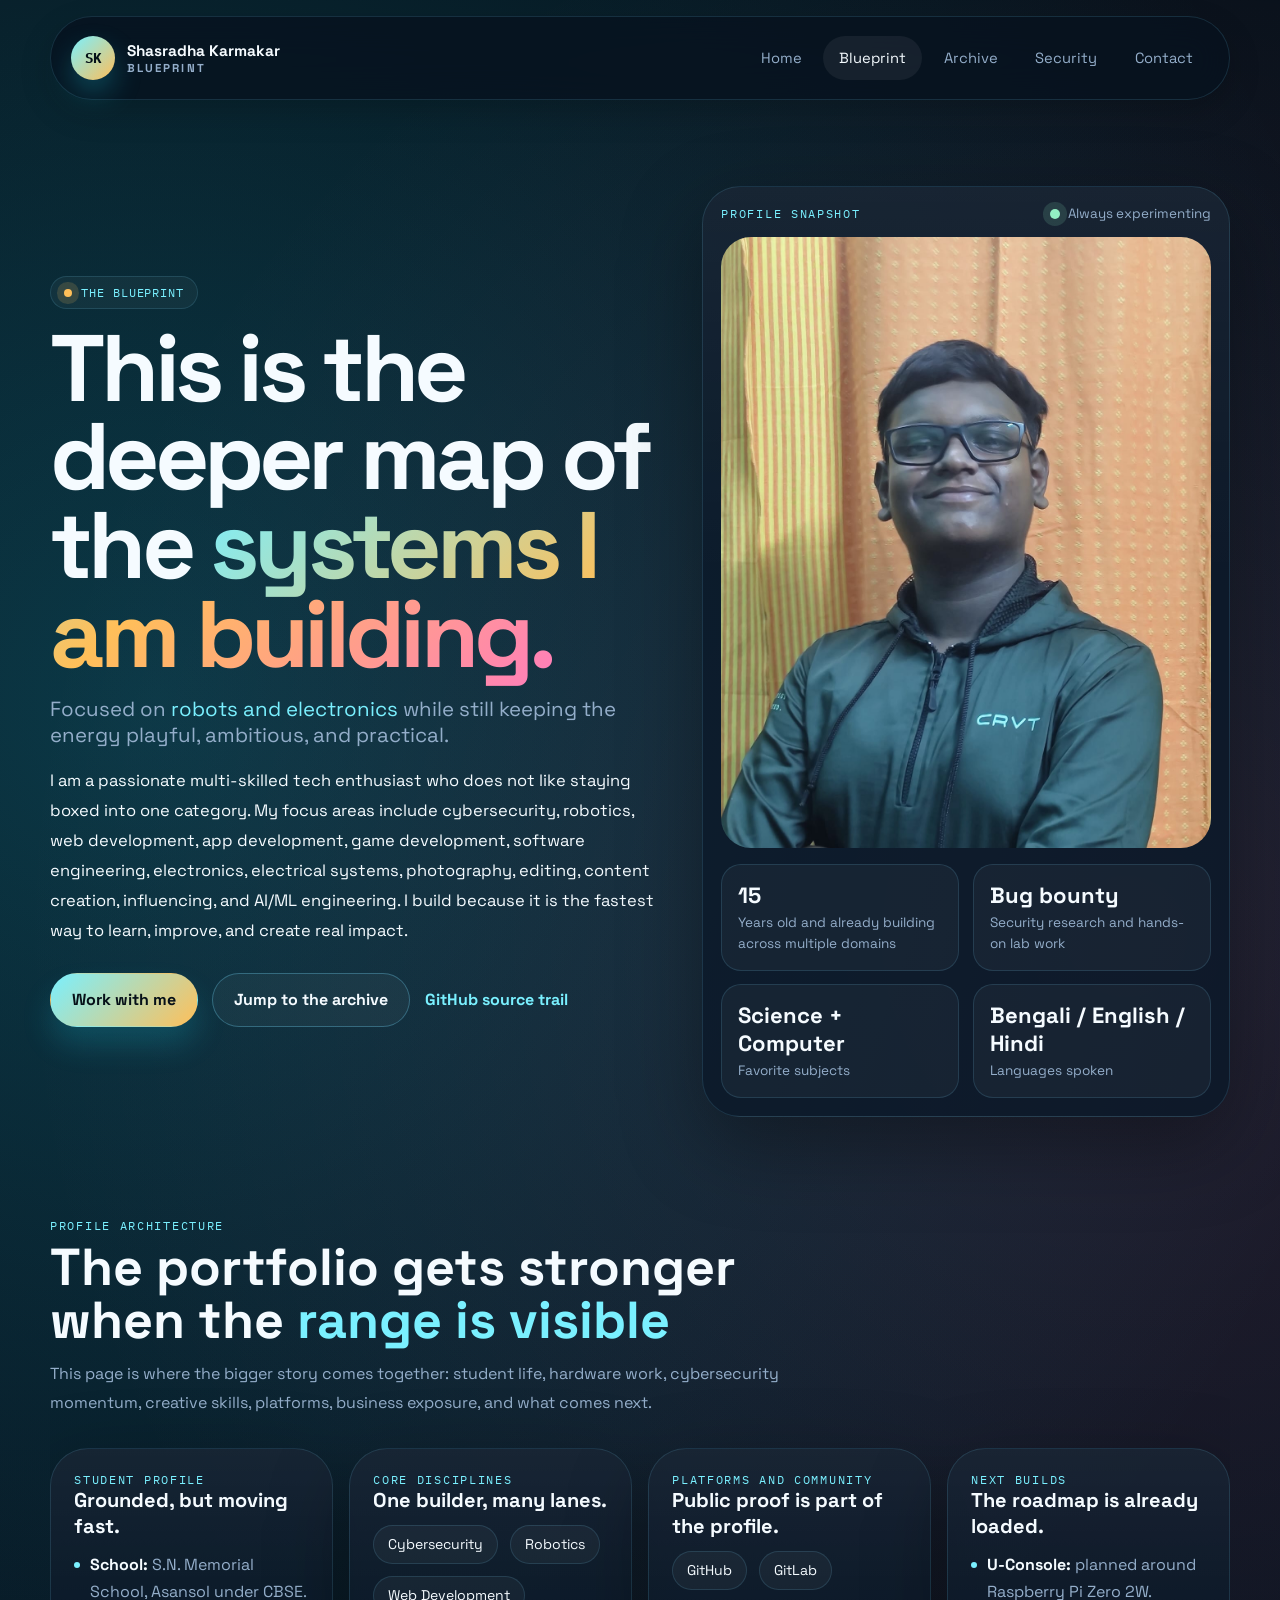
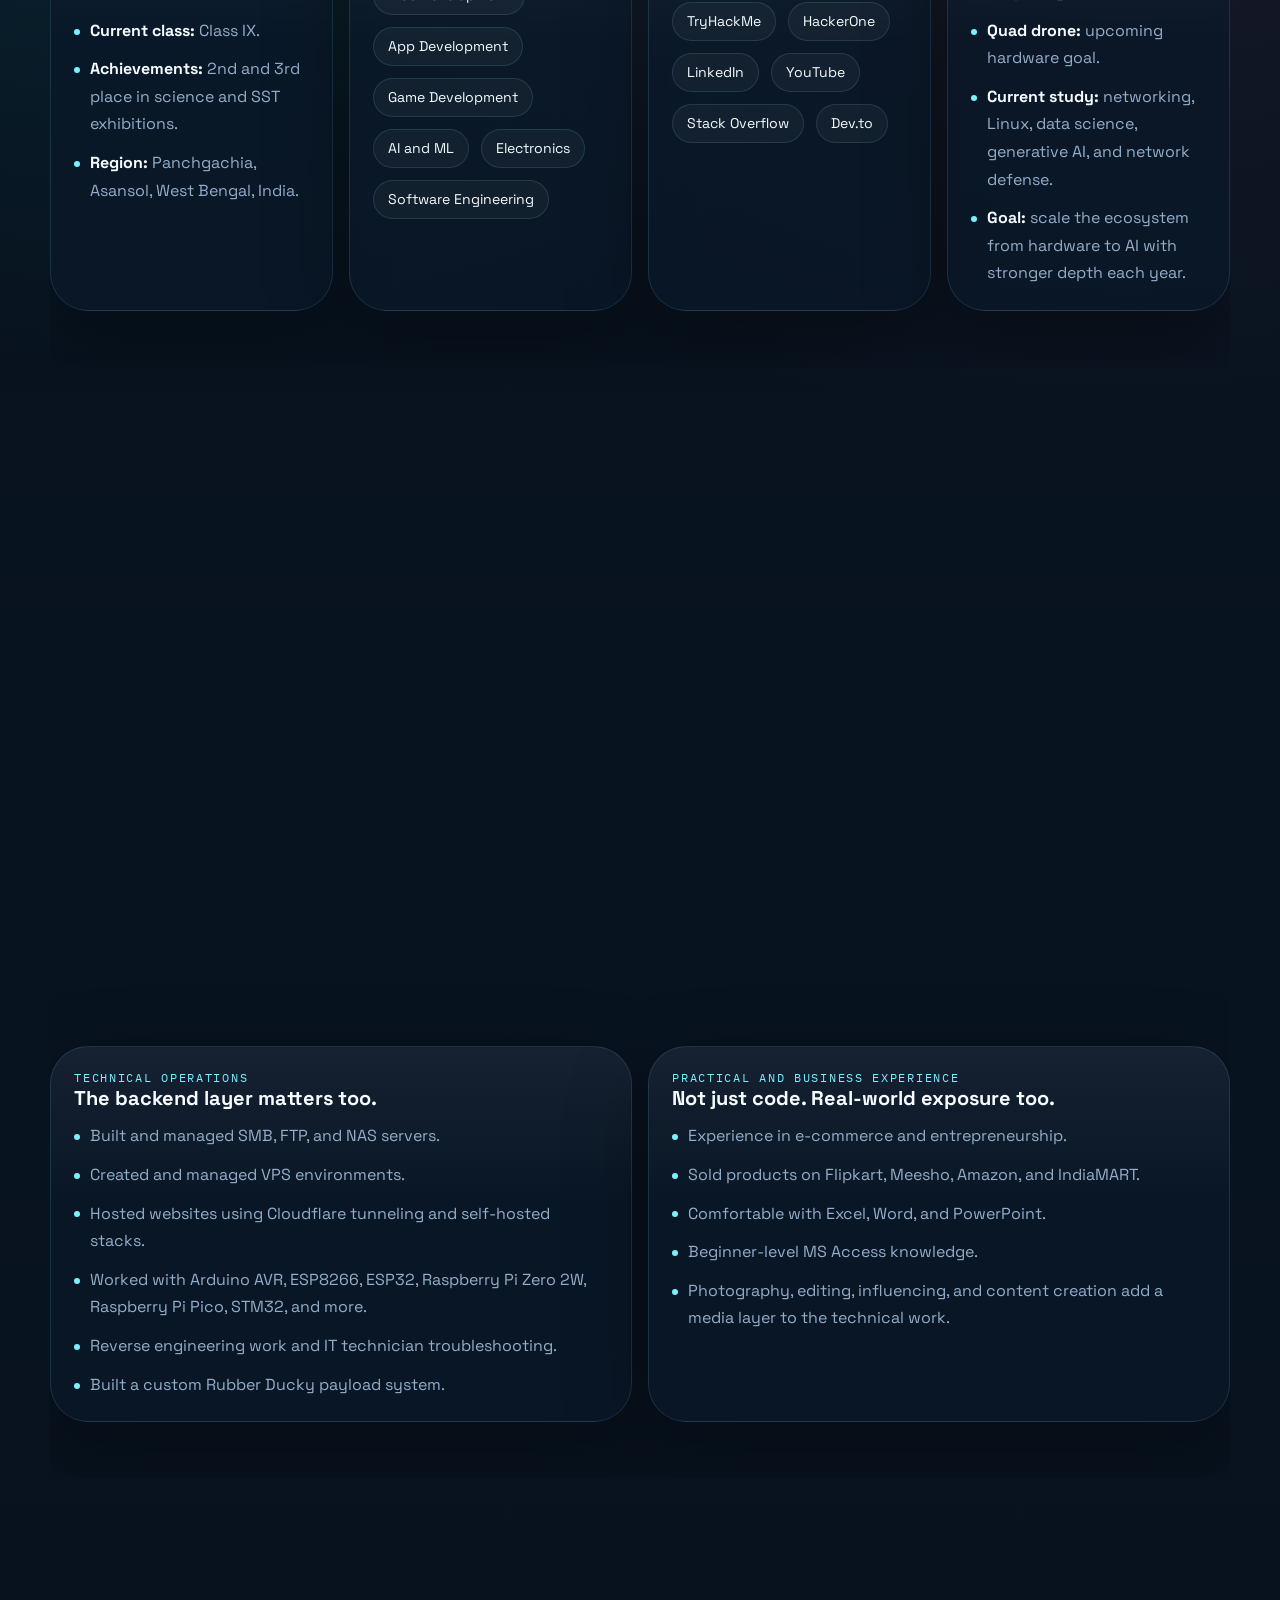
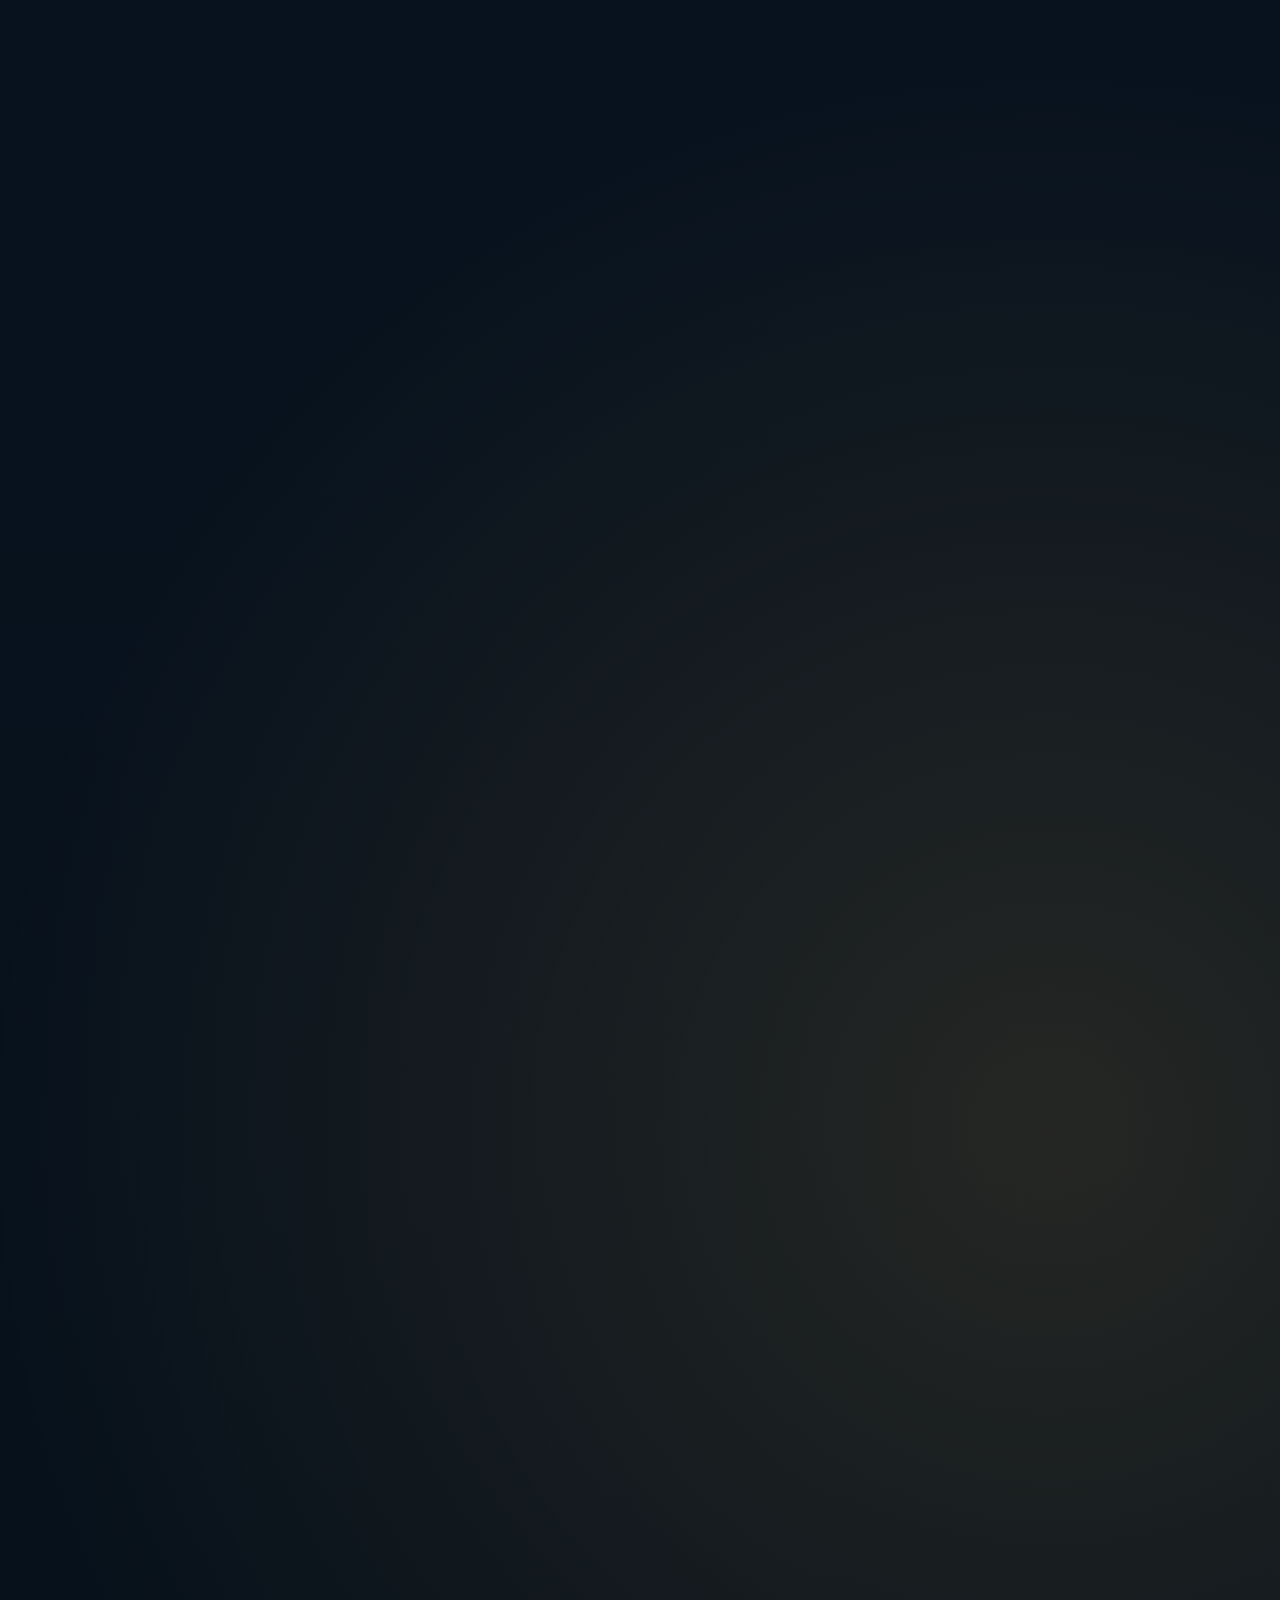
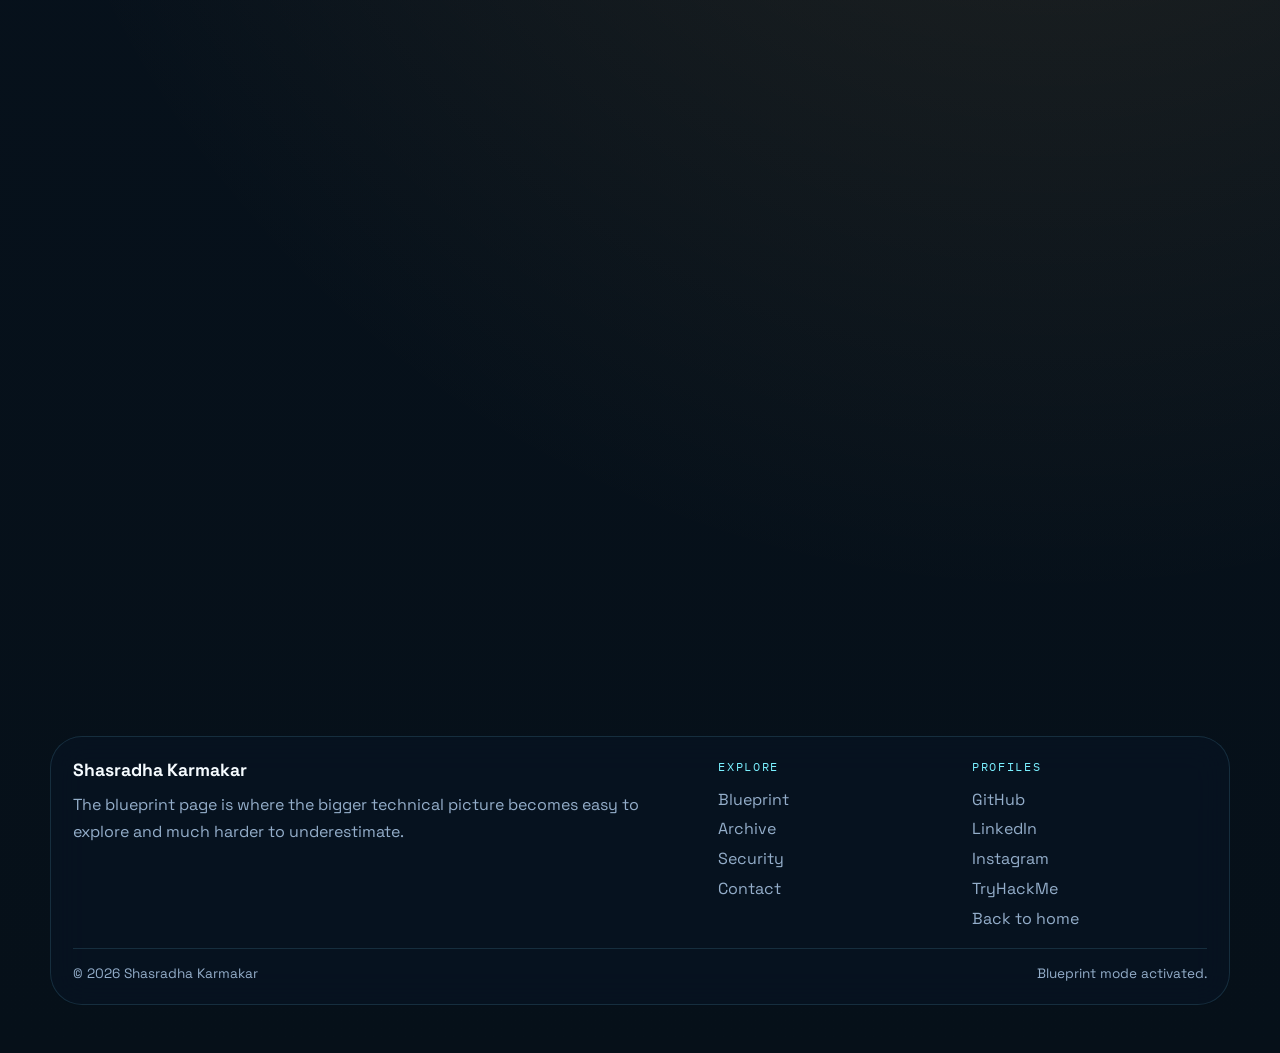
==== blueprint.html @ 90c483a9 "2026-Portfolio" ====
<!DOCTYPE html>
<html lang="en">
<head>
  <meta charset="UTF-8">
  <meta name="viewport" content="width=device-width, initial-scale=1.0">
  <title>Blueprint | Shasradha Karmakar</title>
  <meta name="description" content="The blueprint page for Shasradha Karmakar with a deeper profile, project archive, security proof, technical experience, and certificates.">
  <meta name="theme-color" content="#061019">
  <link rel="preconnect" href="https://fonts.googleapis.com">
  <link rel="preconnect" href="https://fonts.gstatic.com" crossorigin>
  <link rel="stylesheet" href="css/style.css">
</head>
<body>
  <a class="skip-link" href="#main">Skip to content</a>

  <nav class="site-nav" aria-label="Primary navigation">
    <a class="nav-logo" href="index.html">
      <span class="nav-logo-mark">SK</span>
      <span class="nav-logo-copy">
        <span class="nav-logo-title">Shasradha Karmakar</span>
        <span class="nav-logo-sub">Blueprint</span>
      </span>
    </a>

    <ul class="nav-links" data-nav-menu>
      <li><a href="index.html">Home</a></li>
      <li><a href="#blueprint">Blueprint</a></li>
      <li><a href="#archive">Archive</a></li>
      <li><a href="#security">Security</a></li>
      <li><a href="contact.html">Contact</a></li>
    </ul>

    <button class="nav-toggle" type="button" aria-label="Open navigation" aria-expanded="false" data-nav-toggle>
      <span class="nav-toggle-bars" aria-hidden="true">
        <span></span>
        <span></span>
        <span></span>
      </span>
    </button>
  </nav>

  <main class="page-main" id="main">
    <section class="hero" id="blueprint">
      <div class="hero-grid">
        <div data-reveal>
          <span class="eyebrow">The blueprint</span>
          <h1 class="hero-title">
            This is the deeper map of the
            <span class="hero-title-accent">systems I am building.</span>
          </h1>
          <p class="hero-subtitle">
            Focused on
            <span class="rotating-word" data-rotate="security and systems|robots and electronics|AI and tooling|web and product builds|experiments with real intent" aria-live="polite">security and systems</span>
            while still keeping the energy playful, ambitious, and practical.
          </p>
          <p class="hero-lead">
            I am a passionate multi-skilled tech enthusiast who does not like staying boxed into one category.
            My focus areas include cybersecurity, robotics, web development, app development, game development, software engineering,
            electronics, electrical systems, photography, editing, content creation, influencing, and AI/ML engineering.
            I build because it is the fastest way to learn, improve, and create real impact.
          </p>

          <div class="button-row">
            <a class="button button-primary" href="contact.html">Work with me</a>
            <a class="button button-secondary" href="#archive">Jump to the archive</a>
            <a class="button button-tertiary" href="https://github.com/shasradha" target="_blank" rel="noreferrer">GitHub source trail</a>
          </div>
        </div>

        <aside class="hero-card" data-reveal="delay-1">
          <div class="hero-card-top">
            <span class="code-label">Profile snapshot</span>
            <span class="status-dot">Always experimenting</span>
          </div>

          <div class="profile-photo-frame">
            <img src="images/Shasradha-PFP.jpg" alt="Portrait of Shasradha Karmakar" width="787" height="886" decoding="async">
          </div>

          <div class="hero-card-bottom">
            <div class="metric-card">
              <span class="metric-value">15</span>
              <span class="metric-label">Years old and already building across multiple domains</span>
            </div>
            <div class="metric-card">
              <span class="metric-value">Bug bounty</span>
              <span class="metric-label">Security research and hands-on lab work</span>
            </div>
            <div class="metric-card">
              <span class="metric-value">Science + Computer</span>
              <span class="metric-label">Favorite subjects</span>
            </div>
            <div class="metric-card">
              <span class="metric-value">Bengali / English / Hindi</span>
              <span class="metric-label">Languages spoken</span>
            </div>
          </div>
        </aside>
      </div>
    </section>

    <section class="section">
      <div class="section-header" data-reveal>
        <div class="section-kicker">Profile architecture</div>
        <h2 class="section-title">The portfolio gets stronger when the <span>range is visible</span></h2>
        <p class="section-copy">
          This page is where the bigger story comes together: student life, hardware work, cybersecurity momentum, creative skills, platforms, business exposure, and what comes next.
        </p>
      </div>

      <div class="capability-grid">
        <article class="panel capability-card" data-reveal>
          <div class="panel-subtitle">Student profile</div>
          <h3 class="panel-title">Grounded, but moving fast.</h3>
          <ul class="detail-list">
            <li><strong>School:</strong> S.N. Memorial School, Asansol under CBSE.</li>
            <li><strong>Current class:</strong> Class IX.</li>
            <li><strong>Achievements:</strong> 2nd and 3rd place in science and SST exhibitions.</li>
            <li><strong>Region:</strong> Panchgachia, Asansol, West Bengal, India.</li>
          </ul>
        </article>

        <article class="panel capability-card" data-reveal="delay-1">
          <div class="panel-subtitle">Core disciplines</div>
          <h3 class="panel-title">One builder, many lanes.</h3>
          <div class="tag-cloud">
            <span class="tag">Cybersecurity</span>
            <span class="tag">Robotics</span>
            <span class="tag">Web Development</span>
            <span class="tag">App Development</span>
            <span class="tag">Game Development</span>
            <span class="tag">AI and ML</span>
            <span class="tag">Electronics</span>
            <span class="tag">Software Engineering</span>
          </div>
        </article>

        <article class="panel capability-card" data-reveal="delay-2">
          <div class="panel-subtitle">Platforms and community</div>
          <h3 class="panel-title">Public proof is part of the profile.</h3>
          <div class="chip-row">
            <span class="chip">GitHub</span>
            <span class="chip">GitLab</span>
            <span class="chip">TryHackMe</span>
            <span class="chip">HackerOne</span>
            <span class="chip">LinkedIn</span>
            <span class="chip">YouTube</span>
            <span class="chip">Stack Overflow</span>
            <span class="chip">Dev.to</span>
          </div>
        </article>

        <article class="panel capability-card" data-reveal="delay-3">
          <div class="panel-subtitle">Next builds</div>
          <h3 class="panel-title">The roadmap is already loaded.</h3>
          <ul class="detail-list">
            <li><strong>U-Console:</strong> planned around Raspberry Pi Zero 2W.</li>
            <li><strong>Quad drone:</strong> upcoming hardware goal.</li>
            <li><strong>Current study:</strong> networking, Linux, data science, generative AI, and network defense.</li>
            <li><strong>Goal:</strong> scale the ecosystem from hardware to AI with stronger depth each year.</li>
          </ul>
        </article>
      </div>
    </section>

    <section class="section" id="archive">
      <div class="section-header" data-reveal>
        <div class="section-kicker">Archive</div>
        <h2 class="section-title">A bigger look at the <span>project inventory</span></h2>
        <p class="section-copy">
          The archive is not just about quantity. It shows comfort moving between devices, software, infrastructure, research, and public-facing products.
        </p>
      </div>

      <div class="archive-grid">
        <article class="panel" data-reveal>
          <div class="panel-subtitle">Hardware and embedded projects</div>
          <h3 class="panel-title">Robots, devices, and custom electronics.</h3>
          <ul class="clean-list">
            <li>Obstacle avoiding robot and RC controlled robot.</li>
            <li>Voice-controlled and AI-powered robot.</li>
            <li>DIY Game Boy using ESP8266.</li>
            <li>ESP8266 Deauther, ESP32 Marauder, and ESP32 NRFBox.</li>
            <li>Dasai Mochii project using ESP32-C3 and a smart NTP clock using Wemos.</li>
            <li>Custom Rubber Ducky using Raspberry Pi Pico plus Tesla coil experiments.</li>
          </ul>
        </article>

        <article class="panel" data-reveal="delay-1">
          <div class="panel-subtitle">Software and digital projects</div>
          <h3 class="panel-title">From playful products to serious systems.</h3>
          <ul class="clean-list">
            <li>Hand tracking system using OpenCV.</li>
            <li>Redesigned and developed school website.</li>
            <li>Custom Linux-based OS, custom browser, and online compiler.</li>
            <li>AI chatbot, online database system, and movie streaming platform work.</li>
            <li>Inventory Management App and Bluetooth RC control app.</li>
            <li>Action shooting game, Angry FlappyBird, and multiple 2D games on itch.io.</li>
          </ul>
        </article>

        <article class="panel" data-reveal="delay-2">
          <div class="panel-subtitle">Technical operations</div>
          <h3 class="panel-title">The backend layer matters too.</h3>
          <ul class="clean-list">
            <li>Built and managed SMB, FTP, and NAS servers.</li>
            <li>Created and managed VPS environments.</li>
            <li>Hosted websites using Cloudflare tunneling and self-hosted stacks.</li>
            <li>Worked with Arduino AVR, ESP8266, ESP32, Raspberry Pi Zero 2W, Raspberry Pi Pico, STM32, and more.</li>
            <li>Reverse engineering work and IT technician troubleshooting.</li>
            <li>Built a custom Rubber Ducky payload system.</li>
          </ul>
        </article>

        <article class="panel" data-reveal="delay-3">
          <div class="panel-subtitle">Practical and business experience</div>
          <h3 class="panel-title">Not just code. Real-world exposure too.</h3>
          <ul class="clean-list">
            <li>Experience in e-commerce and entrepreneurship.</li>
            <li>Sold products on Flipkart, Meesho, Amazon, and IndiaMART.</li>
            <li>Comfortable with Excel, Word, and PowerPoint.</li>
            <li>Beginner-level MS Access knowledge.</li>
            <li>Photography, editing, influencing, and content creation add a media layer to the technical work.</li>
          </ul>
        </article>
      </div>
    </section>

    <section class="section" id="security">
      <div class="section-header" data-reveal>
        <div class="section-kicker">Security signal</div>
        <h2 class="section-title">The strongest public proof sits in the <span>security track</span></h2>
        <p class="section-copy">
          This is where the ranked lab work, bug bounty direction, and continued security learning come together in one focused section.
        </p>
      </div>

      <div class="signal-layout">
        <article class="panel signal-copy" data-reveal>
          <div class="panel-subtitle">Why it matters</div>
          <h3 class="panel-title">Hands-on security work makes the whole profile feel sharper.</h3>
          <p class="panel-copy">
            The ranked TryHackMe profile is useful because it is public, fast to understand, and backed by broader security work.
            It complements HackerOne activity, lab practice, networking study, Linux fundamentals, and long-term defensive skill building.
          </p>

          <div class="signal-ranks">
            <div class="signal-rank">
              <strong>Top 1%</strong>
              <span>Global standing that people recognize instantly</span>
            </div>
            <div class="signal-rank">
              <strong>#670</strong>
              <span>Global rank snapshot</span>
            </div>
            <div class="signal-rank">
              <strong>#120</strong>
              <span>India rank snapshot</span>
            </div>
          </div>

          <div class="button-row">
            <a class="button button-primary" href="https://tryhackme.com/p/Shasradha" target="_blank" rel="noreferrer">Visit TryHackMe</a>
            <a class="button button-secondary" href="https://hackerone.com/hai" target="_blank" rel="noreferrer">Visit HackerOne</a>
          </div>
        </article>

        <article class="panel signal-stage" data-reveal="delay-1">
          <div class="panel-subtitle">Featured embed</div>
          <div class="signal-frame">
            <div class="thm-shell">
              <div class="thm-scale-wrap">
                <iframe
                  class="thm-iframe"
                  src="https://tryhackme.com/api/v2/badges/public-profile?userPublicId=2753301"
                  title="TryHackMe public profile for Shasradha Karmakar"
                  scrolling="no"
                  loading="lazy">
                </iframe>
              </div>
            </div>
          </div>
          <div class="signal-caption">
            Balanced to the real badge proportions, with the rank signal framed cleanly instead of stretched.
          </div>
        </article>
      </div>
    </section>

    <section class="section">
      <div class="section-header" data-reveal>
        <div class="section-kicker">Credentials</div>
        <h2 class="section-title">Certificates, learning tracks, and <span>evidence of growth</span></h2>
        <p class="section-copy">
          Formal learning helps validate the range: cloud, AI, robotics, cybersecurity, software, and even quantum topics all feed into the long-term vision.
        </p>
      </div>

      <div class="cert-grid">
        <article class="panel cert-card" data-reveal>
          <div class="cert-media">
            <img src="images/cert-cisco-cybersecurity.png" alt="Cisco certificate" loading="lazy" decoding="async">
          </div>
          <div class="cert-body">
            <h3 class="cert-title">Cisco Cybersecurity</h3>
            <div class="cert-meta">Aligned with the defensive and network-focused direction of the portfolio.</div>
          </div>
        </article>

        <article class="panel cert-card" data-reveal="delay-1">
          <div class="cert-media">
            <img src="images/cert-microsoft-Python.png" alt="Microsoft Python certificate" loading="lazy" decoding="async">
          </div>
          <div class="cert-body">
            <h3 class="cert-title">Microsoft Python</h3>
            <div class="cert-meta">Useful across automation, tools, backend logic, and project glue code.</div>
          </div>
        </article>

        <article class="panel cert-card" data-reveal="delay-2">
          <div class="cert-media">
            <img src="images/AI-IBM.png" alt="IBM AI badge" loading="lazy" decoding="async">
          </div>
          <div class="cert-body">
            <h3 class="cert-title">IBM AI</h3>
            <div class="cert-meta">A clean fit for the AI and ML engineering side of the portfolio.</div>
          </div>
        </article>

        <article class="panel cert-card" data-reveal>
          <div class="cert-media">
            <img src="images/Cybersecurity-IBM.png" alt="IBM cybersecurity badge" loading="lazy" decoding="async">
          </div>
          <div class="cert-body">
            <h3 class="cert-title">IBM Cybersecurity</h3>
            <div class="cert-meta">Supports the security signal with formal fundamentals.</div>
          </div>
        </article>

        <article class="panel cert-card" data-reveal="delay-1">
          <div class="cert-media">
            <img src="images/QuantumEnigmas-IBM.png" alt="IBM quantum badge" loading="lazy" decoding="async">
          </div>
          <div class="cert-body">
            <h3 class="cert-title">IBM Quantum</h3>
            <div class="cert-meta">A reminder that curiosity here reaches beyond just mainstream stacks.</div>
          </div>
        </article>

        <article class="panel cert-card" data-reveal="delay-2">
          <div class="cert-media">
            <img src="images/cert-aws.png" alt="AWS certificate" loading="lazy" decoding="async">
          </div>
          <div class="cert-body">
            <h3 class="cert-title">AWS Robotics and Cloud</h3>
            <div class="cert-meta">Useful where hardware, cloud, and automation start overlapping.</div>
          </div>
        </article>
      </div>
    </section>

    <section class="section">
      <article class="panel" data-reveal>
        <div class="section-kicker">Personal note</div>
        <h2 class="section-title" style="margin-top: 0.5rem;">Learning through building is still the <span>main rule</span></h2>
        <p class="section-copy">
          Every system I create is part of a bigger vision to master technology from hardware to AI and build impactful innovations.
          If you want to collaborate, inspect the work further, or just connect, the contact page is ready.
        </p>
        <div class="button-row">
          <a class="button button-primary" href="contact.html">Send a message</a>
          <a class="button button-secondary" href="https://learn.microsoft.com/en-us/users/shasradhakarmakar-5902/" target="_blank" rel="noreferrer">Microsoft Learn</a>
          <a class="button button-tertiary" href="https://www.credly.com/users/shasradha-karmakar" target="_blank" rel="noreferrer">Credly profile</a>
        </div>
      </article>
    </section>
  </main>

  <footer class="footer">
    <div class="footer-shell">
      <div class="footer-grid">
        <div>
          <h2 class="footer-title">Shasradha Karmakar</h2>
          <p class="footer-copy">
            The blueprint page is where the bigger technical picture becomes easy to explore and much harder to underestimate.
          </p>
        </div>

        <div>
          <div class="panel-subtitle">Explore</div>
          <ul class="footer-links">
            <li><a href="#blueprint">Blueprint</a></li>
            <li><a href="#archive">Archive</a></li>
            <li><a href="#security">Security</a></li>
            <li><a href="contact.html">Contact</a></li>
          </ul>
        </div>

        <div>
          <div class="panel-subtitle">Profiles</div>
          <ul class="footer-links">
            <li><a href="https://github.com/shasradha" target="_blank" rel="noreferrer">GitHub</a></li>
            <li><a href="https://www.linkedin.com/in/shasradha" target="_blank" rel="noreferrer">LinkedIn</a></li>
            <li><a href="https://www.instagram.com/shasradha" target="_blank" rel="noreferrer">Instagram</a></li>
            <li><a href="https://tryhackme.com/p/Shasradha" target="_blank" rel="noreferrer">TryHackMe</a></li>
            <li><a href="index.html">Back to home</a></li>
          </ul>
        </div>
      </div>

      <div class="footer-meta">
        <span>&copy; 2026 Shasradha Karmakar</span>
        <span>Blueprint mode activated.</span>
      </div>
    </div>
  </footer>

  <script src="js/main.js" defer></script>
</body>
</html>
---- css/style.css ----
@import url('https://fonts.googleapis.com/css2?family=IBM+Plex+Mono:wght@400;500&family=Space+Grotesk:wght@400;500;700;800&display=swap');

:root {
  --bg: #061019;
  --bg-alt: #0c1726;
  --panel: rgba(10, 24, 40, 0.8);
  --panel-strong: rgba(14, 30, 48, 0.96);
  --panel-soft: rgba(255, 255, 255, 0.04);
  --line: rgba(118, 220, 255, 0.14);
  --line-strong: rgba(118, 220, 255, 0.3);
  --text: #f5fbff;
  --muted: #94aeca;
  --accent: #7af0ff;
  --accent-strong: #1dd6f3;
  --accent-warm: #ffbf59;
  --accent-pink: #ff7dbc;
  --success: #93efc3;
  --danger: #ff8d99;
  --shadow: 0 28px 80px rgba(0, 0, 0, 0.34);
  --radius-sm: 18px;
  --radius-md: 26px;
  --radius-lg: 38px;
  --nav-h: 84px;
  --content: min(1180px, calc(100% - 2rem));
}

*,
*::before,
*::after {
  box-sizing: border-box;
}

html {
  scroll-behavior: smooth;
  scrollbar-color: var(--accent) rgba(14, 30, 48, 0.95);
}

body {
  margin: 0;
  min-height: 100vh;
  font-family: 'Space Grotesk', sans-serif;
  color: var(--text);
  overflow-x: hidden;
  background:
    radial-gradient(circle at 12% 12%, rgba(29, 214, 243, 0.2), transparent 24%),
    radial-gradient(circle at 88% 16%, rgba(255, 125, 188, 0.12), transparent 22%),
    radial-gradient(circle at 82% 74%, rgba(255, 191, 89, 0.12), transparent 24%),
    linear-gradient(180deg, #061019 0%, #081320 42%, #061019 100%);
}

body::before,
body::after {
  content: '';
  position: fixed;
  inset: 0;
  pointer-events: none;
}

body::before {
  background:
    linear-gradient(rgba(255, 255, 255, 0.03) 1px, transparent 1px),
    linear-gradient(90deg, rgba(255, 255, 255, 0.03) 1px, transparent 1px);
  background-size: 72px 72px;
  mask-image: linear-gradient(180deg, rgba(0, 0, 0, 0.65), transparent 90%);
  opacity: 0.22;
  z-index: -2;
}

body::after {
  background:
    radial-gradient(circle at 15% 20%, rgba(122, 240, 255, 0.12), transparent 0 18%),
    radial-gradient(circle at 72% 12%, rgba(255, 191, 89, 0.08), transparent 0 16%),
    radial-gradient(circle at 72% 70%, rgba(255, 125, 188, 0.08), transparent 0 16%);
  filter: blur(12px);
  z-index: -1;
}

::-webkit-scrollbar {
  width: 14px;
}

::-webkit-scrollbar-track {
  background:
    linear-gradient(180deg, rgba(8, 19, 32, 0.92), rgba(6, 16, 25, 0.98));
  border-left: 1px solid rgba(122, 240, 255, 0.08);
}

::-webkit-scrollbar-thumb {
  border-radius: 999px;
  border: 3px solid rgba(8, 19, 32, 0.92);
  background:
    linear-gradient(180deg, var(--accent-warm), var(--accent), var(--accent-pink));
  box-shadow:
    inset 0 0 0 1px rgba(255, 255, 255, 0.14),
    0 0 16px rgba(122, 240, 255, 0.18);
}

::-webkit-scrollbar-thumb:hover {
  background:
    linear-gradient(180deg, #ffd884, #92fbff, #ff9fd1);
}

::selection {
  background: rgba(122, 240, 255, 0.24);
  color: var(--text);
}

img,
iframe {
  display: block;
  max-width: 100%;
}

a {
  color: inherit;
  text-decoration: none;
}

button,
input,
textarea {
  font: inherit;
}

section[id] {
  scroll-margin-top: calc(var(--nav-h) + 18px);
}

.skip-link {
  position: absolute;
  top: -64px;
  left: 16px;
  z-index: 1200;
  padding: 0.85rem 1rem;
  border-radius: 999px;
  background: linear-gradient(135deg, var(--accent), var(--accent-warm));
  color: #051018;
  font-weight: 800;
}

.skip-link:focus {
  top: 16px;
}

.site-nav {
  position: fixed;
  top: 16px;
  left: 50%;
  transform: translateX(-50%);
  z-index: 1000;
  width: var(--content);
  height: var(--nav-h);
  padding: 0 1.25rem;
  display: flex;
  align-items: center;
  justify-content: space-between;
  gap: 1rem;
  border: 1px solid var(--line);
  border-radius: 999px;
  background: rgba(7, 18, 31, 0.8);
  backdrop-filter: blur(18px);
  -webkit-backdrop-filter: blur(18px);
  box-shadow: 0 12px 32px rgba(0, 0, 0, 0.18);
  transition: background 180ms ease, border-color 180ms ease, box-shadow 180ms ease;
}

.site-nav.is-scrolled {
  background: rgba(7, 18, 31, 0.94);
  border-color: var(--line-strong);
  box-shadow: 0 18px 46px rgba(0, 0, 0, 0.26);
}

.nav-logo {
  display: inline-flex;
  align-items: center;
  gap: 0.75rem;
  font-weight: 800;
}

.nav-logo-mark {
  display: inline-grid;
  place-items: center;
  width: 44px;
  height: 44px;
  border-radius: 50%;
  font-family: 'IBM Plex Mono', monospace;
  font-size: 0.85rem;
  color: #041018;
  background: linear-gradient(135deg, var(--accent), var(--accent-warm));
  box-shadow: 0 14px 28px rgba(29, 214, 243, 0.25);
}

.nav-logo-copy {
  display: flex;
  flex-direction: column;
  gap: 0.08rem;
}

.nav-logo-title {
  font-size: 0.96rem;
}

.nav-logo-sub {
  font-size: 0.72rem;
  color: var(--muted);
  letter-spacing: 0.18em;
  text-transform: uppercase;
}

.nav-links {
  display: flex;
  align-items: center;
  gap: 0.35rem;
  list-style: none;
  margin: 0;
  padding: 0;
}

.nav-links a {
  display: inline-flex;
  align-items: center;
  justify-content: center;
  padding: 0.82rem 1rem;
  border-radius: 999px;
  font-size: 0.92rem;
  color: var(--muted);
  transition: color 180ms ease, background 180ms ease, transform 180ms ease;
}

.nav-links a:hover,
.nav-links a.is-active {
  color: var(--text);
  background: rgba(255, 255, 255, 0.06);
}

.nav-toggle {
  display: none;
  place-items: center;
  width: 48px;
  height: 48px;
  border-radius: 50%;
  border: 1px solid var(--line);
  background: transparent;
  color: var(--text);
  cursor: pointer;
}

.nav-toggle-bars {
  position: relative;
  width: 18px;
  height: 12px;
}

.nav-toggle-bars span {
  position: absolute;
  left: 0;
  width: 100%;
  height: 2px;
  border-radius: 999px;
  background: currentColor;
  transition: transform 180ms ease, opacity 180ms ease, top 180ms ease;
}

.nav-toggle-bars span:nth-child(1) {
  top: 0;
}

.nav-toggle-bars span:nth-child(2) {
  top: 5px;
}

.nav-toggle-bars span:nth-child(3) {
  top: 10px;
}

.nav-toggle[aria-expanded='true'] .nav-toggle-bars span:nth-child(1) {
  top: 5px;
  transform: rotate(45deg);
}

.nav-toggle[aria-expanded='true'] .nav-toggle-bars span:nth-child(2) {
  opacity: 0;
}

.nav-toggle[aria-expanded='true'] .nav-toggle-bars span:nth-child(3) {
  top: 5px;
  transform: rotate(-45deg);
}

.page-main {
  width: var(--content);
  margin: 0 auto;
  padding-top: calc(var(--nav-h) + 46px);
}

.hero {
  padding: 3.5rem 0 2.8rem;
  content-visibility: visible;
}

.hero-grid {
  display: grid;
  grid-template-columns: minmax(0, 1.08fr) minmax(320px, 0.92fr);
  gap: 2rem;
  align-items: center;
}

.eyebrow {
  display: inline-flex;
  align-items: center;
  gap: 0.55rem;
  padding: 0.48rem 0.82rem;
  border-radius: 999px;
  border: 1px solid var(--line);
  background: rgba(255, 255, 255, 0.04);
  font-family: 'IBM Plex Mono', monospace;
  font-size: 0.74rem;
  letter-spacing: 0.08em;
  text-transform: uppercase;
  color: var(--accent);
}

.eyebrow::before {
  content: '';
  width: 8px;
  height: 8px;
  border-radius: 50%;
  background: var(--accent-warm);
  box-shadow: 0 0 0 7px rgba(255, 191, 89, 0.15);
}

.hero-title {
  margin: 1rem 0 1rem;
  font-size: clamp(3rem, 8vw, 5.9rem);
  line-height: 0.94;
  letter-spacing: -0.05em;
}

.hero-title-accent {
  background: linear-gradient(135deg, var(--accent), var(--accent-warm), var(--accent-pink));
  -webkit-background-clip: text;
  background-clip: text;
  color: transparent;
}

.hero-subtitle {
  margin: 0 0 1.15rem;
  color: var(--muted);
  font-size: clamp(1rem, 2.3vw, 1.28rem);
  max-width: 50rem;
}

.rotating-word {
  display: inline-block;
  min-width: 15ch;
  color: var(--accent);
  transition: opacity 180ms ease, transform 180ms ease;
}

.rotating-word.is-switching {
  opacity: 0;
  transform: translateY(7px);
}

.hero-lead {
  margin: 0;
  max-width: 44rem;
  color: var(--text);
  line-height: 1.82;
  font-size: 1.03rem;
}

.button-row {
  display: flex;
  flex-wrap: wrap;
  gap: 0.85rem;
  margin-top: 1.7rem;
}

.button {
  display: inline-flex;
  align-items: center;
  justify-content: center;
  gap: 0.5rem;
  min-height: 52px;
  padding: 0.95rem 1.32rem;
  border-radius: 999px;
  border: 1px solid transparent;
  font-weight: 800;
  transition: transform 180ms ease, box-shadow 180ms ease, background 180ms ease, border-color 180ms ease, color 180ms ease;
}

.button:hover {
  transform: translateY(-2px);
}

.button-primary {
  color: #061018;
  background: linear-gradient(135deg, var(--accent), var(--accent-warm));
  box-shadow: 0 18px 30px rgba(29, 214, 243, 0.18);
}

.button-secondary {
  background: rgba(255, 255, 255, 0.04);
  border-color: var(--line-strong);
  color: var(--text);
}

.button-tertiary {
  color: var(--accent);
  padding-inline: 0;
}

.hero-proof {
  display: flex;
  flex-wrap: wrap;
  gap: 0.85rem;
  margin-top: 1.75rem;
}

.proof-pill {
  padding: 0.68rem 0.92rem;
  border-radius: 999px;
  border: 1px solid var(--line);
  background: rgba(255, 255, 255, 0.04);
  color: var(--muted);
  font-size: 0.9rem;
}

.proof-pill strong {
  color: var(--text);
}

.hero-card,
.panel {
  position: relative;
  overflow: hidden;
  border-radius: var(--radius-lg);
  border: 1px solid var(--line);
  background:
    linear-gradient(180deg, rgba(255, 255, 255, 0.05), transparent 42%),
    var(--panel);
  box-shadow: var(--shadow);
}

.hero-card::before,
.panel::before {
  content: '';
  position: absolute;
  inset: auto -34% -48% auto;
  width: 220px;
  height: 220px;
  border-radius: 50%;
  background: radial-gradient(circle, rgba(122, 240, 255, 0.14), transparent 66%);
  pointer-events: none;
}

.hero-card {
  padding: 1.15rem;
}

.panel {
  padding: 1.45rem;
}

.hero-card-top,
.panel > * {
  position: relative;
  z-index: 1;
}

.hero-card-top {
  display: flex;
  align-items: center;
  justify-content: space-between;
  gap: 0.75rem;
  margin-bottom: 0.9rem;
}

.code-label,
.panel-subtitle,
.section-kicker,
.project-domain,
.card-label {
  font-family: 'IBM Plex Mono', monospace;
  font-size: 0.76rem;
  letter-spacing: 0.14em;
  text-transform: uppercase;
  color: var(--accent);
}

.status-dot {
  display: inline-flex;
  align-items: center;
  gap: 0.45rem;
  color: var(--muted);
  font-size: 0.84rem;
}

.status-dot::before {
  content: '';
  width: 10px;
  height: 10px;
  border-radius: 50%;
  background: var(--success);
  box-shadow: 0 0 0 7px rgba(147, 239, 195, 0.14);
}

.profile-photo-frame {
  position: relative;
  z-index: 1;
  aspect-ratio: 4 / 5;
  overflow: hidden;
  border-radius: calc(var(--radius-lg) - 8px);
  background: rgba(255, 255, 255, 0.04);
}

.profile-photo-frame img {
  width: 100%;
  height: 100%;
  object-fit: cover;
}

.hero-card-bottom {
  position: relative;
  z-index: 1;
  margin-top: 1rem;
  display: grid;
  grid-template-columns: repeat(2, minmax(0, 1fr));
  gap: 0.85rem;
}

.metric-card,
.signal-rank {
  padding: 0.96rem 1rem;
  border-radius: 20px;
  border: 1px solid var(--line);
  background: rgba(255, 255, 255, 0.04);
}

.metric-value,
.signal-rank strong {
  display: block;
  font-size: 1.38rem;
  font-weight: 800;
  color: var(--text);
}

.metric-label,
.signal-rank span {
  display: block;
  margin-top: 0.22rem;
  font-size: 0.85rem;
  color: var(--muted);
  line-height: 1.55;
}

.section {
  padding: 3.5rem 0;
  content-visibility: auto;
  contain-intrinsic-size: 1px 920px;
}

.section-header {
  max-width: 48rem;
  margin-bottom: 1.9rem;
}

.section-title {
  margin: 0.52rem 0 0.8rem;
  font-size: clamp(2rem, 5vw, 3.25rem);
  line-height: 1.02;
}

.section-title span {
  color: var(--accent);
}

.section-copy,
.panel-copy,
.panel p,
.project-copy,
.contact-note,
.showcase-copy {
  color: var(--muted);
  line-height: 1.8;
}

.section-copy,
.panel-copy,
.panel p {
  margin: 0;
}

.panel p + p {
  margin-top: 0.9rem;
}

.split-grid,
.signal-layout,
.contact-layout {
  display: grid;
  grid-template-columns: minmax(0, 1.05fr) minmax(300px, 0.95fr);
  gap: 1rem;
}

.mission-grid {
  display: grid;
  grid-template-columns: 1.1fr repeat(3, minmax(0, 0.7fr));
  gap: 1rem;
}

.stack,
.contact-list {
  display: grid;
  gap: 1rem;
}

.quote-card {
  padding-top: 1.8rem;
}

.quote-mark {
  margin-bottom: 0.7rem;
  font-family: 'IBM Plex Mono', monospace;
  font-size: 2.5rem;
  line-height: 1;
  color: var(--accent-warm);
}

.quote-lines {
  display: grid;
  gap: 0.8rem;
  margin-top: 1rem;
}

.quote-line {
  padding-left: 1rem;
  border-left: 2px solid rgba(255, 191, 89, 0.45);
  color: var(--text);
}

.curiosity-card {
  min-height: 100%;
}

.curiosity-card .panel-title {
  min-height: 3.2rem;
}

.panel-title,
.project-title,
.contact-title {
  margin: 0 0 0.7rem;
  font-size: 1.25rem;
}

.chip-row,
.tag-cloud {
  display: flex;
  flex-wrap: wrap;
  gap: 0.7rem;
}

.chip,
.tag {
  display: inline-flex;
  align-items: center;
  gap: 0.45rem;
  padding: 0.62rem 0.88rem;
  border-radius: 999px;
  border: 1px solid var(--line);
  background: rgba(255, 255, 255, 0.04);
  color: var(--text);
  font-size: 0.88rem;
}

.chip strong,
.tag strong {
  color: var(--accent);
}

.detail-list,
.clean-list {
  display: grid;
  gap: 0.7rem;
  list-style: none;
  margin: 0;
  padding: 0;
}

.detail-list li,
.clean-list li {
  position: relative;
  padding-left: 1rem;
  color: var(--muted);
  line-height: 1.72;
}

.detail-list li::before,
.clean-list li::before {
  content: '';
  position: absolute;
  top: 0.74rem;
  left: 0;
  width: 6px;
  height: 6px;
  border-radius: 50%;
  background: var(--accent);
}

.detail-list strong,
.clean-list strong {
  color: var(--text);
}

.project-rack,
.archive-grid,
.cert-grid,
.credential-grid,
.grid-2,
.grid-3,
.stats-strip {
  display: grid;
  gap: 1rem;
}

.project-rack {
  grid-template-columns: repeat(3, minmax(0, 1fr));
}

.archive-grid,
.grid-2 {
  grid-template-columns: repeat(2, minmax(0, 1fr));
}

.grid-3 {
  grid-template-columns: repeat(3, minmax(0, 1fr));
}

.stats-strip {
  grid-template-columns: repeat(4, minmax(0, 1fr));
}

.project-card {
  position: relative;
  overflow: hidden;
  padding: 1.45rem;
  border-radius: var(--radius-md);
  border: 1px solid var(--line);
  background:
    linear-gradient(180deg, rgba(255, 255, 255, 0.05), transparent 40%),
    var(--panel);
  box-shadow: var(--shadow);
  transition: transform 180ms ease, border-color 180ms ease, box-shadow 180ms ease;
}

.project-card::before {
  content: '';
  position: absolute;
  inset: 0 auto auto 0;
  width: 100%;
  height: 3px;
  background: linear-gradient(90deg, var(--accent), var(--accent-warm), var(--accent-pink));
  opacity: 0.75;
}

.project-card:hover,
.contact-item:hover {
  transform: translateY(-3px);
  border-color: var(--line-strong);
  box-shadow: 0 34px 70px rgba(0, 0, 0, 0.3);
}

.project-card-top,
.project-foot {
  position: relative;
  z-index: 1;
}

.project-card-top {
  display: flex;
  align-items: flex-start;
  justify-content: space-between;
  gap: 1rem;
}

.project-id {
  display: inline-flex;
  align-items: center;
  justify-content: center;
  min-width: 44px;
  height: 44px;
  border-radius: 14px;
  background: rgba(255, 255, 255, 0.06);
  border: 1px solid var(--line);
  font-family: 'IBM Plex Mono', monospace;
  color: var(--accent-warm);
  font-size: 0.78rem;
}

.project-title {
  line-height: 1.18;
}

.project-copy {
  margin: 0.8rem 0 1rem;
}

.project-impact {
  padding: 0.82rem 0.9rem;
  border-radius: 18px;
  background: rgba(255, 255, 255, 0.04);
  border: 1px solid rgba(255, 255, 255, 0.06);
  color: var(--text);
  line-height: 1.65;
  font-size: 0.92rem;
}

.project-impact strong {
  color: var(--accent);
}

.project-foot {
  margin-top: 1rem;
}

.signal-copy .section-copy {
  max-width: none;
}

.signal-ranks {
  display: grid;
  gap: 0.85rem;
  margin-top: 1rem;
}

.signal-stage {
  display: grid;
  align-content: start;
  gap: 1rem;
}

.signal-frame {
  display: flex;
  align-items: center;
  justify-content: center;
  min-height: 250px;
  padding: 1rem;
  border-radius: calc(var(--radius-lg) - 8px);
  border: 1px solid var(--line);
  background:
    radial-gradient(circle at top center, rgba(255, 191, 89, 0.16), transparent 40%),
    linear-gradient(180deg, rgba(122, 240, 255, 0.08), rgba(255, 255, 255, 0.02));
}

.thm-shell {
  width: min(100%, 500px);
  margin: 0 auto;
  padding: 0.95rem;
  border-radius: 24px;
  border: 1px solid rgba(255, 255, 255, 0.08);
  background: rgba(7, 18, 31, 0.78);
  box-shadow: inset 0 1px 0 rgba(255, 255, 255, 0.06);
}

.thm-scale-wrap {
  display: flex;
  align-items: center;
  justify-content: center;
  min-height: 144px;
  overflow: hidden;
  border-radius: 18px;
  background:
    radial-gradient(circle at top center, rgba(122, 240, 255, 0.06), transparent 55%),
    rgba(18, 29, 44, 0.94);
  border: 1px solid rgba(255, 255, 255, 0.05);
}

.thm-iframe {
  width: 329px;
  height: 88px;
  margin: 0;
  border: 0;
  background: transparent;
  transform: scale(1.34);
  transform-origin: center;
  will-change: transform;
}

.signal-caption {
  text-align: center;
  color: var(--muted);
  font-size: 0.92rem;
}

.capability-grid {
  display: grid;
  grid-template-columns: repeat(4, minmax(0, 1fr));
  gap: 1rem;
}

.capability-card {
  min-height: 100%;
}

.cert-grid,
.credential-grid {
  grid-template-columns: repeat(3, minmax(0, 1fr));
}

.cert-card,
.credential-card {
  overflow: hidden;
}

.cert-media,
.credential-media {
  aspect-ratio: 16 / 10;
  overflow: hidden;
  border-radius: 18px;
  border: 1px solid rgba(255, 255, 255, 0.06);
  background: rgba(255, 255, 255, 0.03);
}

.cert-media img,
.credential-media img {
  width: 100%;
  height: 100%;
  object-fit: contain;
  padding: 0.95rem;
}

.cert-body,
.credential-body {
  margin-top: 1rem;
}

.cert-title,
.credential-title {
  margin: 0;
  font-size: 1rem;
}

.cert-meta,
.credential-meta {
  margin-top: 0.35rem;
  color: var(--muted);
  font-size: 0.88rem;
  line-height: 1.7;
}

.contact-item {
  display: grid;
  gap: 0.18rem;
  padding: 1rem 1.08rem;
  border-radius: 22px;
  border: 1px solid var(--line);
  background: rgba(255, 255, 255, 0.04);
  transition: transform 180ms ease, border-color 180ms ease, box-shadow 180ms ease;
}

.contact-label {
  font-family: 'IBM Plex Mono', monospace;
  font-size: 0.76rem;
  letter-spacing: 0.08em;
  text-transform: uppercase;
  color: var(--accent);
}

.contact-value {
  color: var(--text);
  font-size: 1rem;
}

.contact-form {
  display: grid;
  gap: 1rem;
}

.field-grid {
  display: grid;
  grid-template-columns: repeat(2, minmax(0, 1fr));
  gap: 1rem;
}

.field {
  display: grid;
  gap: 0.45rem;
}

.field label {
  font-family: 'IBM Plex Mono', monospace;
  font-size: 0.76rem;
  letter-spacing: 0.08em;
  text-transform: uppercase;
  color: var(--muted);
}

.field input,
.field textarea {
  width: 100%;
  padding: 0.95rem 1rem;
  border-radius: 18px;
  border: 1px solid rgba(255, 255, 255, 0.08);
  background: rgba(255, 255, 255, 0.04);
  color: var(--text);
  transition: border-color 180ms ease, background 180ms ease, box-shadow 180ms ease;
}

.field input::placeholder,
.field textarea::placeholder {
  color: #7f96b1;
}

.field input:focus,
.field textarea:focus {
  outline: none;
  border-color: var(--accent-strong);
  background: rgba(255, 255, 255, 0.06);
  box-shadow: 0 0 0 4px rgba(29, 214, 243, 0.12);
}

.field textarea {
  min-height: 150px;
  resize: vertical;
}

.form-meta {
  display: flex;
  flex-wrap: wrap;
  gap: 0.8rem;
  color: var(--muted);
  font-size: 0.9rem;
}

.form-status {
  min-height: 1.4rem;
  margin: 0;
  font-size: 0.92rem;
}

.form-status[data-state='success'] {
  color: var(--success);
}

.form-status[data-state='error'] {
  color: var(--danger);
}

.form-status[data-state='loading'] {
  color: var(--accent);
}

.sr-only {
  position: absolute;
  width: 1px;
  height: 1px;
  padding: 0;
  margin: -1px;
  overflow: hidden;
  clip: rect(0, 0, 0, 0);
  white-space: nowrap;
  border: 0;
}

.footer {
  padding: 0 0 3rem;
}

.footer-shell {
  width: var(--content);
  margin: 0 auto;
  padding: 1.4rem;
  border-radius: 32px;
  border: 1px solid var(--line);
  background: rgba(8, 20, 35, 0.74);
  backdrop-filter: blur(18px);
  -webkit-backdrop-filter: blur(18px);
}

.footer-grid {
  display: grid;
  grid-template-columns: minmax(0, 1.2fr) repeat(2, minmax(180px, 0.45fr));
  gap: 1.2rem;
}

.footer-title {
  margin: 0;
  font-size: 1.1rem;
}

.footer-copy {
  margin: 0.6rem 0 0;
  color: var(--muted);
  line-height: 1.72;
}

.footer-links {
  list-style: none;
  margin: 0.9rem 0 0;
  padding: 0;
  display: grid;
  gap: 0.55rem;
}

.footer-links a,
.footer-links span {
  color: var(--muted);
}

.footer-links a:hover {
  color: var(--accent);
}

.footer-meta {
  margin-top: 1.2rem;
  padding-top: 1rem;
  border-top: 1px solid var(--line);
  display: flex;
  flex-wrap: wrap;
  justify-content: space-between;
  gap: 0.8rem;
  color: var(--muted);
  font-size: 0.85rem;
}

[data-reveal] {
  opacity: 0;
  transform: translateY(28px);
  transition: opacity 520ms ease, transform 520ms ease;
}

[data-reveal].is-visible {
  opacity: 1;
  transform: translateY(0);
}

[data-reveal='delay-1'] {
  transition-delay: 80ms;
}

[data-reveal='delay-2'] {
  transition-delay: 160ms;
}

[data-reveal='delay-3'] {
  transition-delay: 240ms;
}

@media (max-width: 1120px) {
  .mission-grid,
  .project-rack,
  .capability-grid,
  .cert-grid,
  .credential-grid {
    grid-template-columns: repeat(2, minmax(0, 1fr));
  }
}

@media (max-width: 980px) {
  .hero-grid,
  .split-grid,
  .signal-layout,
  .contact-layout,
  .mission-grid,
  .archive-grid {
    grid-template-columns: 1fr;
  }

  .grid-3,
  .stats-strip,
  .footer-grid {
    grid-template-columns: repeat(2, minmax(0, 1fr));
  }

  .thm-iframe {
    transform: scale(1.18);
  }
}

@media (max-width: 860px) {
  .site-nav {
    top: 12px;
    padding-inline: 0.9rem;
  }

  .nav-toggle {
    display: inline-grid;
  }

  .nav-links {
    position: fixed;
    top: calc(12px + var(--nav-h) + 10px);
    left: 50%;
    width: var(--content);
    padding: 1rem;
    border-radius: 30px;
    border: 1px solid var(--line);
    background: rgba(7, 18, 31, 0.96);
    backdrop-filter: blur(20px);
    -webkit-backdrop-filter: blur(20px);
    transform: translate(-50%, -10px);
    opacity: 0;
    visibility: hidden;
    pointer-events: none;
    flex-direction: column;
    align-items: stretch;
    transition: opacity 180ms ease, transform 180ms ease, visibility 180ms ease;
  }

  .nav-links.is-open {
    opacity: 1;
    visibility: visible;
    pointer-events: auto;
    transform: translate(-50%, 0);
  }

  .nav-links a {
    justify-content: flex-start;
  }

  body.nav-open {
    overflow: hidden;
  }
}

@media (max-width: 720px) {
  .page-main {
    padding-top: calc(var(--nav-h) + 34px);
  }

  .hero {
    padding-top: 2.5rem;
  }

  .hero-card-bottom,
  .field-grid,
  .project-rack,
  .archive-grid,
  .capability-grid,
  .cert-grid,
  .credential-grid,
  .grid-3,
  .stats-strip,
  .footer-grid {
    grid-template-columns: 1fr;
  }

  .button-row {
    align-items: stretch;
  }

  .button {
    width: 100%;
  }

  .signal-frame {
    min-height: 220px;
  }

  .thm-iframe {
    transform: scale(1.04);
  }
}

@media (max-width: 560px) {
  .site-nav {
    width: min(100% - 1rem, 100%);
    height: 74px;
  }

  .nav-logo-mark {
    width: 38px;
    height: 38px;
  }

  .nav-logo-title {
    font-size: 0.88rem;
  }

  .nav-logo-sub {
    font-size: 0.66rem;
  }

  .page-main,
  .footer-shell {
    width: min(100% - 1rem, 100%);
  }

  .hero-title {
    font-size: clamp(2.5rem, 16vw, 4.1rem);
  }

  .hero-card,
  .panel,
  .project-card,
  .footer-shell {
    padding: 1.1rem;
  }

  .thm-shell {
    width: 100%;
    padding: 0.82rem;
  }

  .thm-scale-wrap {
    min-height: 112px;
  }

  .thm-iframe {
    transform: scale(0.92);
  }
}

@media (prefers-reduced-motion: reduce) {
  html {
    scroll-behavior: auto;
  }

  *,
  *::before,
  *::after {
    animation-duration: 0.01ms !important;
    animation-iteration-count: 1 !important;
    transition-duration: 0.01ms !important;
    scroll-behavior: auto !important;
  }

  [data-reveal] {
    opacity: 1;
    transform: none;
  }
}
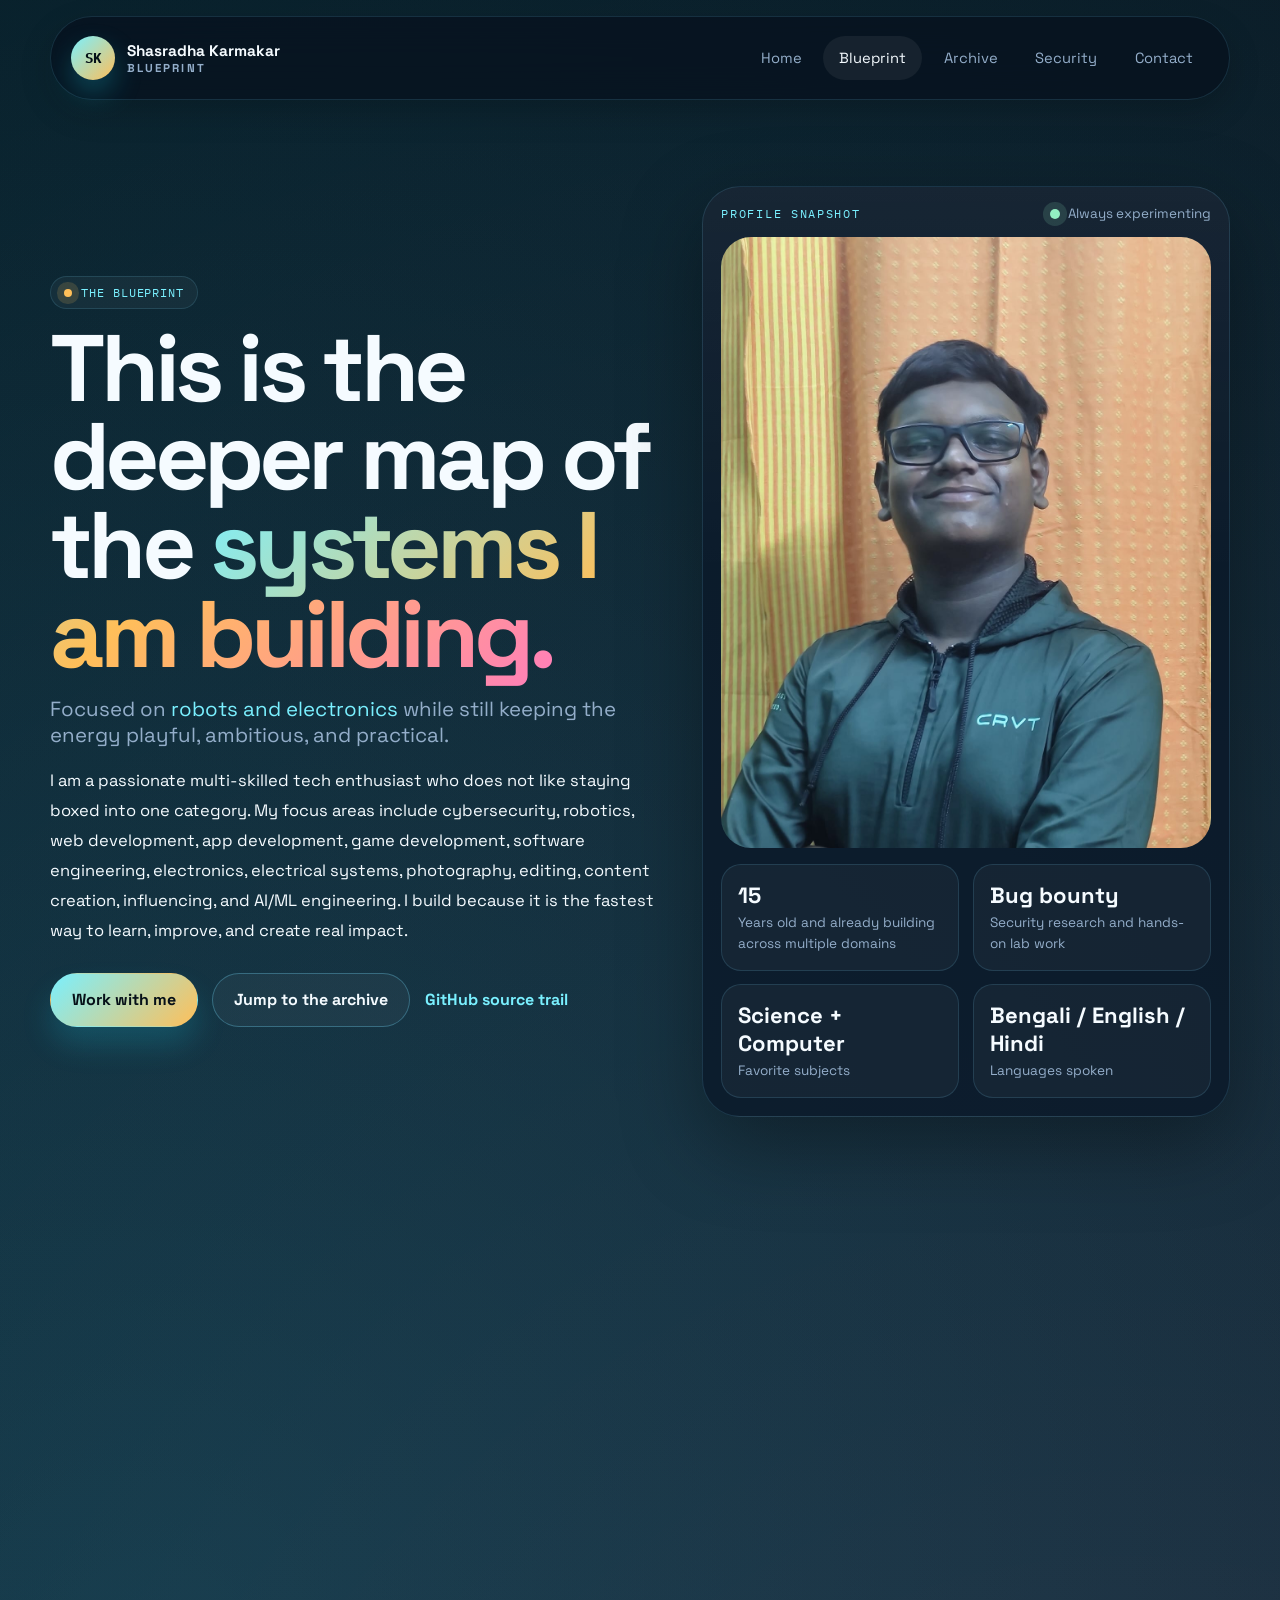
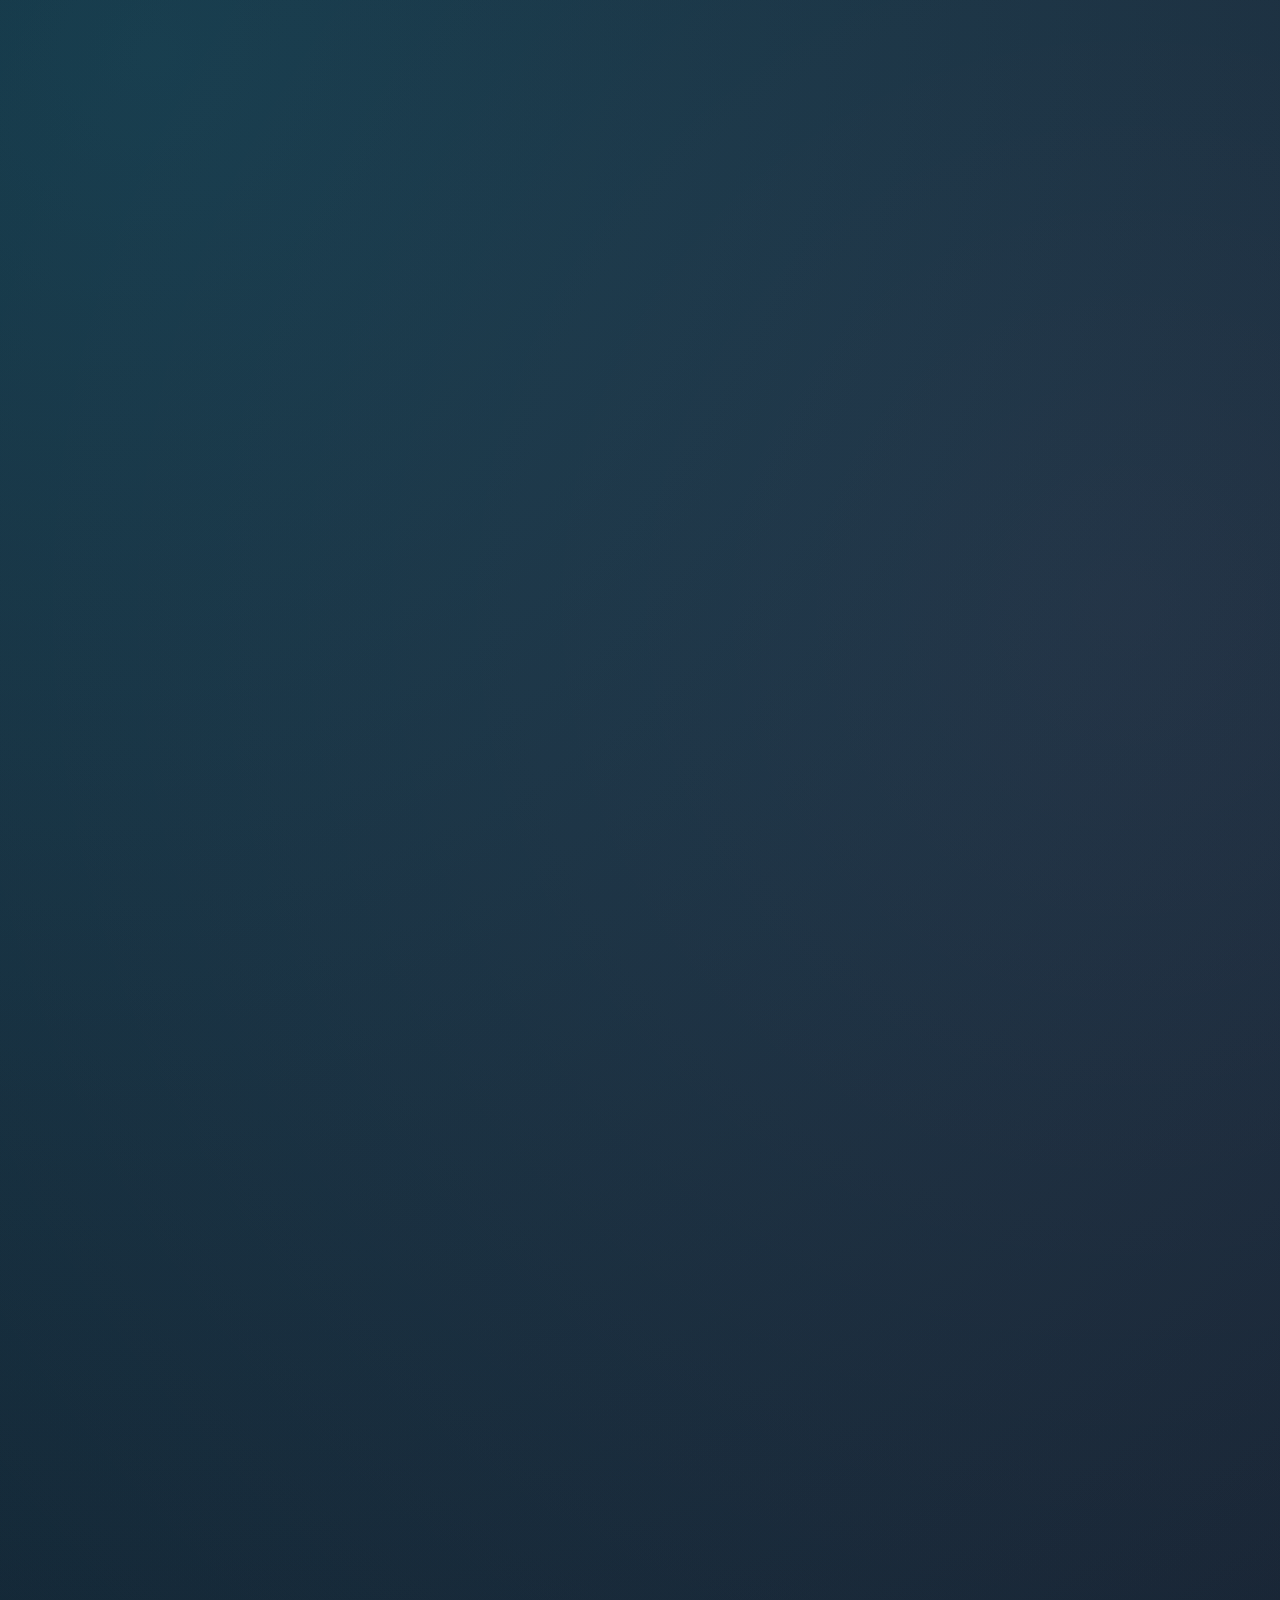
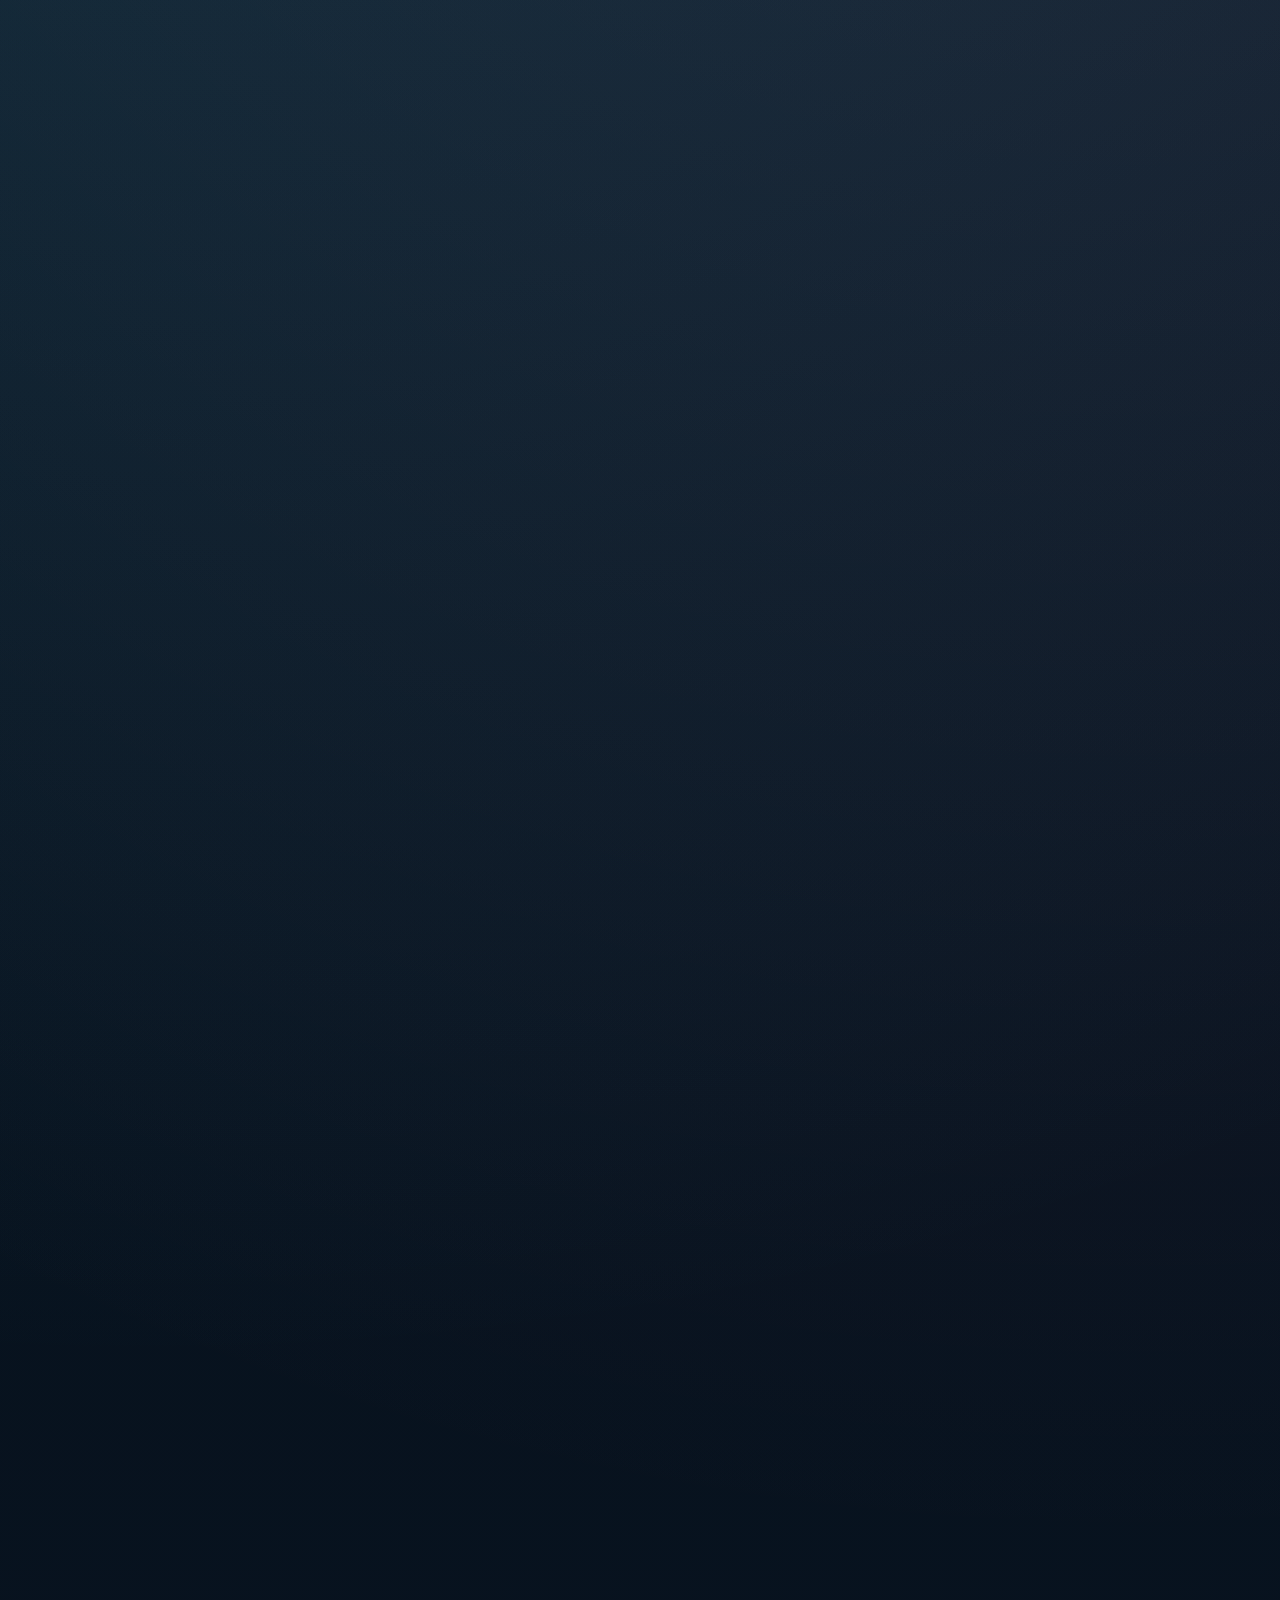
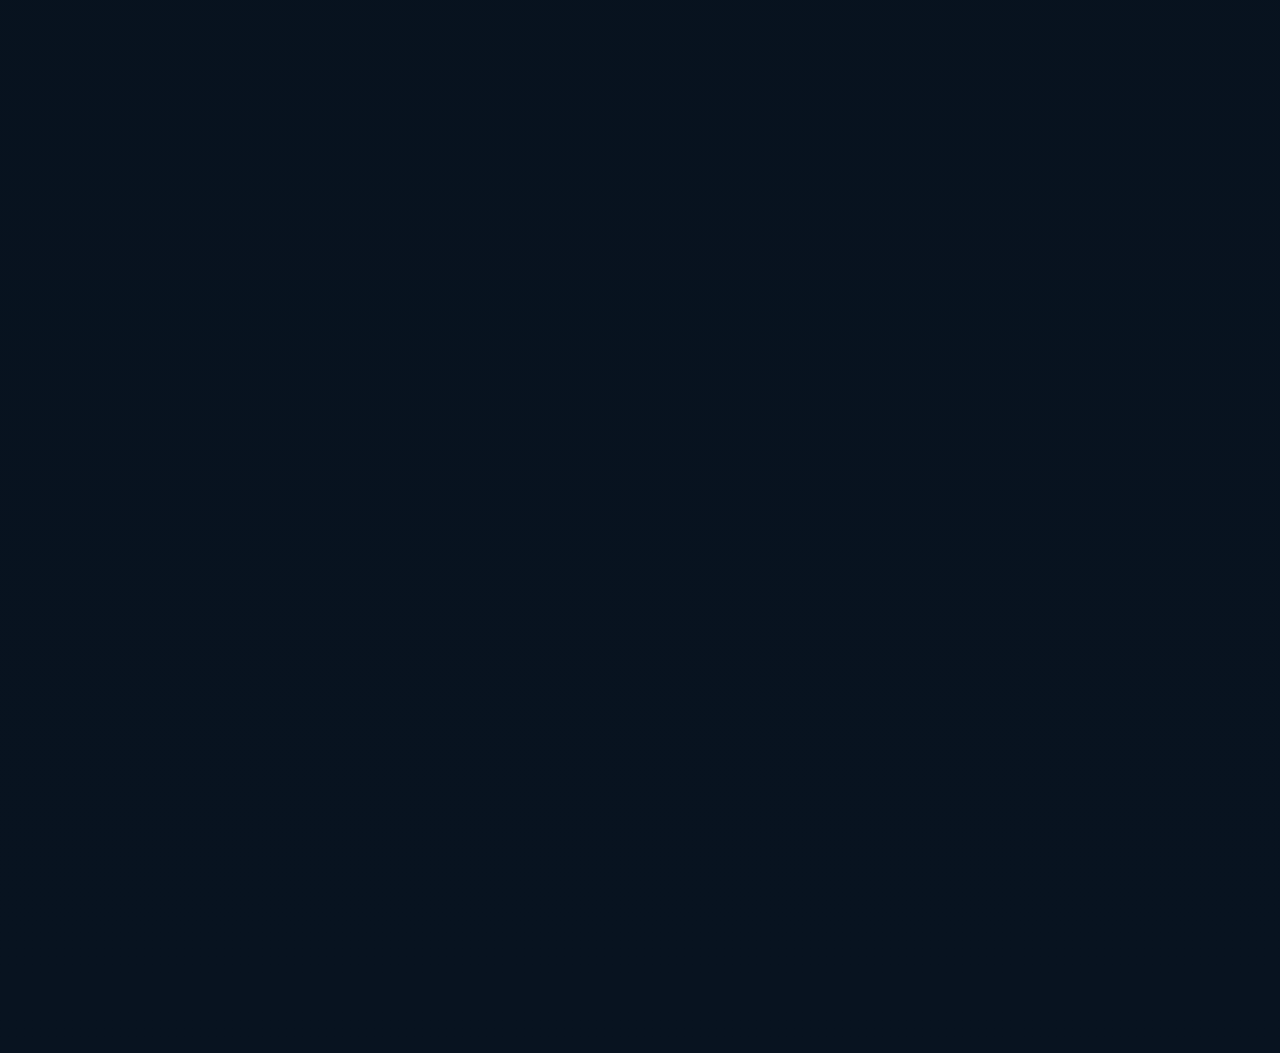
==== commit 4bcd20bd: "Fix Instagram link in footer" ====
--- a/blueprint.html
+++ b/blueprint.html
@@ -401,7 +401,7 @@
           <ul class="footer-links">
             <li><a href="https://github.com/shasradha" target="_blank" rel="noreferrer">GitHub</a></li>
             <li><a href="https://www.linkedin.com/in/shasradha" target="_blank" rel="noreferrer">LinkedIn</a></li>
-            <li><a href="https://www.instagram.com/shasradha" target="_blank" rel="noreferrer">Instagram</a></li>
+            <li><a href="https://www.instagram.com/shasradha_" target="_blank" rel="noreferrer">Instagram</a></li>
             <li><a href="https://tryhackme.com/p/Shasradha" target="_blank" rel="noreferrer">TryHackMe</a></li>
             <li><a href="index.html">Back to home</a></li>
           </ul>
